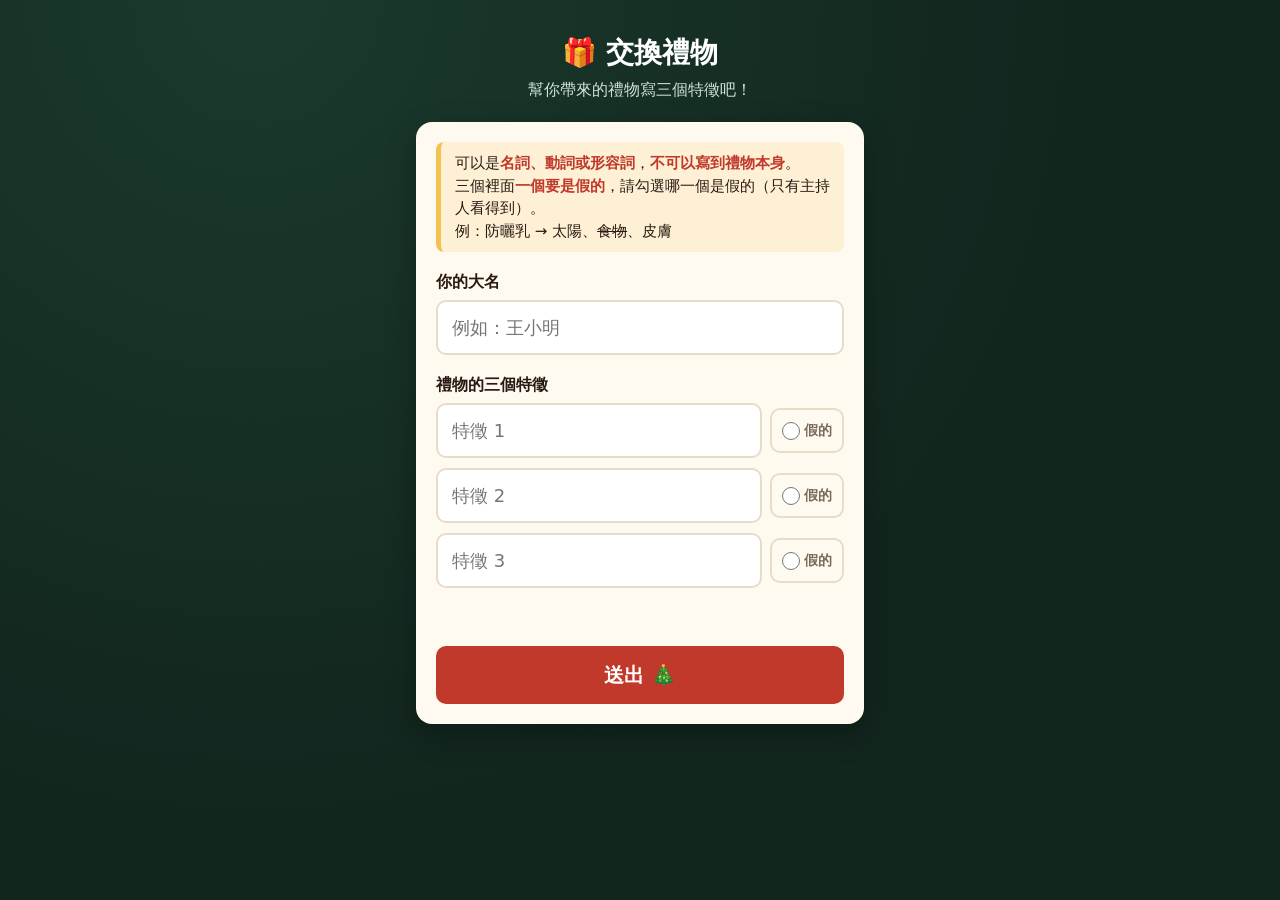
==== index.html @ 5431bac2 "交換禮物網站" ====
<!doctype html>
<html lang="zh-Hant">
<head>
  <meta charset="utf-8">
  <meta name="viewport" content="width=device-width, initial-scale=1">
  <title>交換禮物 — 填寫禮物特徵</title>
  <link rel="stylesheet" href="assets/style.css">
</head>
<body>
  <main class="form-wrap">
    <h1>🎁 交換禮物</h1>
    <p class="sub">幫你帶來的禮物寫三個特徵吧！</p>

    <section class="panel" id="formPanel">
      <div class="rules">
        可以是<b>名詞、動詞或形容詞</b>，<b>不可以寫到禮物本身</b>。<br>
        三個裡面<b>一個要是假的</b>，請勾選哪一個是假的（只有主持人看得到）。<br>
        例：防曬乳 → 太陽、<s>食物</s>、皮膚
      </div>

      <form id="giftForm" autocomplete="off" novalidate>
        <div class="group">
          <label class="field" for="name">你的大名</label>
          <input type="text" id="name" maxlength="30" placeholder="例如：王小明" required>
        </div>

        <div class="group">
          <label class="field">禮物的三個特徵</label>
          <div class="word-row">
            <input type="text" class="word" maxlength="20" placeholder="特徵 1" required>
            <label class="fake-toggle"><input type="radio" name="fake" value="0">假的</label>
          </div>
          <div class="word-row">
            <input type="text" class="word" maxlength="20" placeholder="特徵 2" required>
            <label class="fake-toggle"><input type="radio" name="fake" value="1">假的</label>
          </div>
          <div class="word-row">
            <input type="text" class="word" maxlength="20" placeholder="特徵 3" required>
            <label class="fake-toggle"><input type="radio" name="fake" value="2">假的</label>
          </div>
        </div>

        <p class="error" id="err"></p>
        <button type="submit" class="submit-btn" id="submitBtn">送出 🎄</button>
      </form>
    </section>

    <section class="panel success" id="donePanel" hidden>
      <div class="big">🎉</div>
      <h2>送出成功！</h2>
      <p>你的禮物編號是</p>
      <div class="num" id="doneNum"></div>
      <p>請看大螢幕，等待交換開始吧！</p>
      <button type="button" class="ghost" id="againBtn" style="background:#eee;color:#333;margin-top:12px">我要再填一份</button>
    </section>
  </main>

  <script src="assets/config.js"></script>
  <script src="assets/api.js"></script>
  <script>
    var form = document.getElementById('giftForm');
    var err = document.getElementById('err');
    var btn = document.getElementById('submitBtn');
    var formPanel = document.getElementById('formPanel');
    var donePanel = document.getElementById('donePanel');

    function showDone(id) {
      document.getElementById('doneNum').textContent = '#' + id;
      formPanel.hidden = true;
      donePanel.hidden = false;
    }

    try {
      var saved = localStorage.getItem('gift_submitted_id');
      if (saved) showDone(saved);
    } catch (e) {}

    document.getElementById('againBtn').addEventListener('click', function () {
      if (!confirm('確定要再填一份嗎？（每個人只要填一次喔）')) return;
      try { localStorage.removeItem('gift_submitted_id'); } catch (e) {}
      form.reset();
      donePanel.hidden = true;
      formPanel.hidden = false;
    });

    form.addEventListener('submit', async function (e) {
      e.preventDefault();
      err.textContent = '';
      var name = document.getElementById('name').value.trim();
      var words = Array.prototype.map.call(document.querySelectorAll('.word'), function (i) { return i.value.trim(); });
      var fake = form.querySelector('input[name=fake]:checked');

      if (!name) return (err.textContent = '請填寫你的大名');
      if (words.some(function (w) { return !w; })) return (err.textContent = '請填滿三個特徵');
      if (new Set(words).size < 3) return (err.textContent = '三個特徵不能重複');
      if (!fake) return (err.textContent = '請勾選哪一個是假的');

      btn.disabled = true;
      btn.textContent = '送出中…';
      try {
        var res = await API.post({ action: 'submit', name: name, words: words, fakeIndex: Number(fake.value) });
        try { localStorage.setItem('gift_submitted_id', res.id); } catch (e) {}
        showDone(res.id);
      } catch (ex) {
        err.textContent = ex.message;
      } finally {
        btn.disabled = false;
        btn.textContent = '送出 🎄';
      }
    });
  </script>
</body>
</html>
---- assets/style.css ----
:root {
  --bg: #12261e;
  --bg2: #1b3a2d;
  --card: #fffaf0;
  --ink: #2a1a12;
  --muted: #7a6a5a;
  --red: #c0392b;
  --red-dark: #962d22;
  --gold: #f2c14e;
  --green: #2e7d4f;
  --line: #e6dcc8;
  --radius: 16px;
}

* { box-sizing: border-box; }

html, body { margin: 0; padding: 0; }

body {
  font-family: "Noto Sans TC", "PingFang TC", "Microsoft JhengHei", system-ui, sans-serif;
  background: radial-gradient(circle at 20% 0%, var(--bg2), var(--bg) 60%) fixed;
  color: #fff;
  min-height: 100vh;
  line-height: 1.5;
}

button {
  font: inherit;
  cursor: pointer;
  border: none;
  border-radius: 10px;
  padding: 10px 18px;
  background: var(--red);
  color: #fff;
  font-weight: 700;
  transition: transform .1s, background .2s, opacity .2s;
}
button:hover { background: var(--red-dark); }
button:active { transform: scale(.97); }
button:disabled { opacity: .5; cursor: default; }
button.ghost { background: rgba(255,255,255,.12); color: #fff; }
button.ghost:hover { background: rgba(255,255,255,.22); }
button.gold { background: var(--gold); color: var(--ink); }
button.gold:hover { background: #e0ac2f; }
button.small { padding: 6px 12px; font-size: 14px; }

input[type=text], input[type=password], input[type=number] {
  font: inherit;
  width: 100%;
  padding: 12px 14px;
  border: 2px solid var(--line);
  border-radius: 10px;
  background: #fff;
  color: var(--ink);
  font-size: 18px;
}
input:focus { outline: none; border-color: var(--gold); }

.error { color: #ffb4a8; min-height: 1.5em; font-weight: 700; }
.panel .error { color: var(--red); }

/* ---------- 填寫頁 ---------- */
.form-wrap { max-width: 480px; margin: 0 auto; padding: 24px 16px 48px; }
.form-wrap h1 { text-align: center; font-size: 28px; margin: 8px 0 4px; }
.form-wrap .sub { text-align: center; color: #cfe3d6; margin: 0 0 20px; }

.panel {
  background: var(--card);
  color: var(--ink);
  border-radius: var(--radius);
  padding: 20px;
  box-shadow: 0 10px 30px rgba(0,0,0,.3);
}
.panel label.field { display: block; font-weight: 700; margin: 0 0 6px; }
.panel .group { margin-bottom: 18px; }

.rules {
  background: #fdf0d5;
  border-left: 5px solid var(--gold);
  padding: 10px 14px;
  border-radius: 8px;
  font-size: 15px;
  margin-bottom: 18px;
}
.rules b { color: var(--red); }

.word-row { display: flex; gap: 8px; align-items: center; margin-bottom: 10px; }
.word-row input[type=text] { flex: 1; }
.fake-toggle {
  flex: none;
  display: flex; align-items: center; gap: 4px;
  padding: 10px 10px;
  border: 2px solid var(--line);
  border-radius: 10px;
  font-size: 14px;
  font-weight: 700;
  color: var(--muted);
  cursor: pointer;
  user-select: none;
  white-space: nowrap;
}
.fake-toggle input { accent-color: var(--red); width: 18px; height: 18px; margin: 0; }
.fake-toggle:has(input:checked) { border-color: var(--red); color: var(--red); background: #fdecea; }

.submit-btn { width: 100%; padding: 14px; font-size: 20px; }

.success { text-align: center; padding: 32px 20px; }
.success .big { font-size: 56px; }
.success h2 { margin: 8px 0; }
.success .num { font-size: 40px; font-weight: 900; color: var(--red); }

/* ---------- 大螢幕 ---------- */
.display { padding: 20px 28px 28px; min-height: 100vh; display: flex; flex-direction: column; }
.display header {
  display: flex; align-items: center; gap: 16px; flex-wrap: wrap;
  margin-bottom: 18px;
}
.display header h1 { margin: 0; font-size: clamp(24px, 3vw, 44px); flex: 1; }
.display header .count { color: var(--gold); font-weight: 700; font-size: clamp(16px, 1.6vw, 24px); }
.toolbar { display: flex; gap: 8px; align-items: center; flex-wrap: wrap; }
.toolbar .seg { display: inline-flex; background: rgba(255,255,255,.1); border-radius: 12px; padding: 4px; }
.toolbar .seg button { background: transparent; }
.toolbar .seg button.active { background: var(--gold); color: var(--ink); }
.toolbar label { font-size: 14px; color: #cfe3d6; display: flex; align-items: center; gap: 6px; }
.toolbar input[type=number] { width: 64px; padding: 6px 8px; font-size: 14px; }
body.hide-ui .toolbar { opacity: 0; transition: opacity .3s; }
body.hide-ui .toolbar:hover { opacity: 1; }

.grid {
  flex: 1;
  display: grid;
  grid-template-columns: repeat(auto-fill, minmax(var(--card-min, 280px), 1fr));
  gap: var(--gap, 18px);
  align-content: start;
}

.gift-card {
  background: var(--card);
  color: var(--ink);
  border-radius: var(--radius);
  padding: var(--pad, 18px);
  box-shadow: 0 8px 22px rgba(0,0,0,.35);
  position: relative;
  overflow: hidden;
}
.gift-card.new { animation: pop-in .5s ease-out both; }
.gift-card::before {
  content: ""; position: absolute; left: 0; right: 0; top: 0; height: 8px;
  background: repeating-linear-gradient(45deg, var(--red) 0 12px, #fff 12px 24px);
}
.gift-card .no { font-weight: 900; color: var(--red); font-size: var(--no-size, 20px); margin-top: 4px; }
.gift-card ul { list-style: none; padding: 0; margin: 8px 0 0; }
.gift-card li {
  font-size: var(--word-size, 26px);
  font-weight: 700;
  padding: 2px 0;
  word-break: break-word;
}
.gift-card li::before { content: "✦ "; color: var(--gold); }
.gift-card .owner { margin-top: 8px; font-weight: 700; color: var(--green); font-size: calc(var(--word-size, 26px) * .7); }
.gift-card.revealed { background: #eef7ef; }
.gift-card li.fake { text-decoration: line-through; text-decoration-color: var(--red); text-decoration-thickness: 3px; opacity: .45; }

.empty { text-align: center; margin: auto; color: #cfe3d6; font-size: clamp(20px, 2.4vw, 36px); }

.carousel { flex: 1; display: flex; align-items: center; justify-content: center; flex-direction: column; gap: 20px; }
.carousel .gift-card { width: min(900px, 90vw); padding: 48px 56px; --word-size: clamp(36px, 6vw, 84px); --no-size: clamp(24px, 3vw, 44px); }
.carousel .gift-card.slide { animation: slide-in .6s ease-out both; }
.carousel .progress { color: #cfe3d6; font-size: 20px; }

.qr-box {
  position: fixed; right: 20px; bottom: 20px;
  background: #fff; color: var(--ink);
  padding: 12px; border-radius: 14px;
  text-align: center; font-weight: 700; font-size: 14px;
  box-shadow: 0 8px 24px rgba(0,0,0,.4);
  z-index: 5;
}
.qr-box #qr img, .qr-box #qr canvas { display: block; margin: 0 auto 6px; }
.qr-box.big { right: 50%; bottom: 50%; transform: translate(50%, 50%); padding: 28px; font-size: 24px; }
.qr-box.hidden { display: none; }

.status-dot { position: fixed; left: 10px; bottom: 8px; font-size: 12px; color: rgba(255,255,255,.4); }

/* 公佈動畫 */
.reveal-overlay {
  position: fixed; inset: 0; z-index: 20;
  background: rgba(8, 18, 13, .88);
  display: flex; align-items: center; justify-content: center; flex-direction: column;
  animation: fade-in .4s ease-out both;
  cursor: pointer;
}
.reveal-overlay canvas { position: absolute; inset: 0; pointer-events: none; }
.reveal-card {
  background: var(--card); color: var(--ink);
  border-radius: 24px;
  padding: 40px 60px;
  width: min(900px, 90vw);
  text-align: center;
  box-shadow: 0 0 80px rgba(242, 193, 78, .5);
  animation: flip-in .9s cubic-bezier(.2, .9, .3, 1.2) both;
  position: relative;
}
.reveal-card .no { font-size: clamp(24px, 3vw, 40px); font-weight: 900; color: var(--red); }
.reveal-card ul { list-style: none; padding: 0; margin: 16px 0; display: flex; justify-content: center; gap: 28px; flex-wrap: wrap; }
.reveal-card li { font-size: clamp(32px, 5vw, 72px); font-weight: 900; position: relative; }
.reveal-card li.fake { animation: fake-out 1s ease-in 1.6s both; }
.reveal-card li.fake::after {
  content: "✕"; position: absolute; left: 50%; top: 50%;
  transform: translate(-50%, -50%) scale(0);
  color: var(--red); font-size: 1.6em;
  animation: cross 0.5s ease-out 1.4s both;
}
.reveal-card .fake-label { color: var(--red); font-weight: 700; font-size: clamp(18px, 2vw, 28px); opacity: 0; animation: fade-in .5s ease-out 2.4s both; }
.reveal-card .who { font-size: clamp(32px, 4.5vw, 64px); font-weight: 900; color: var(--green); margin-top: 12px; opacity: 0; animation: zoom-in .7s cubic-bezier(.2, .9, .3, 1.4) 3s both; }
.reveal-card .who b { color: var(--red); }
.reveal-hint { margin-top: 18px; color: #cfe3d6; opacity: 0; animation: fade-in .5s 4s both; }

@keyframes pop-in { from { opacity: 0; transform: translateY(20px) scale(.95); } to { opacity: 1; transform: none; } }
@keyframes slide-in { from { opacity: 0; transform: translateX(60px); } to { opacity: 1; transform: none; } }
@keyframes fade-in { from { opacity: 0; } to { opacity: 1; } }
@keyframes flip-in { from { opacity: 0; transform: perspective(1000px) rotateY(90deg) scale(.6); } to { opacity: 1; transform: none; } }
@keyframes cross { to { transform: translate(-50%, -50%) scale(1); } }
@keyframes fake-out { to { opacity: .35; } }
@keyframes zoom-in { from { opacity: 0; transform: scale(.3); } to { opacity: 1; transform: none; } }

/* ---------- 後台 ---------- */
.admin { max-width: 1100px; margin: 0 auto; padding: 24px 16px 48px; }
.admin h1 { margin: 0 0 16px; }
.admin .top { display: flex; gap: 10px; align-items: center; flex-wrap: wrap; margin-bottom: 16px; }
.admin .top .spacer { flex: 1; }
.admin .meta { color: #cfe3d6; font-size: 14px; }
.login { max-width: 360px; margin: 10vh auto 0; }
.login .row { display: flex; gap: 8px; margin-top: 10px; }

.table-wrap { overflow-x: auto; border-radius: var(--radius); }
table { width: 100%; border-collapse: collapse; background: var(--card); color: var(--ink); min-width: 640px; }
th, td { padding: 10px 12px; border-bottom: 1px solid var(--line); text-align: left; vertical-align: middle; }
th { background: #f3e9d4; font-size: 14px; }
td .w { display: inline-block; padding: 2px 8px; margin: 2px; border-radius: 6px; background: #f1ece2; }
td .w.fake { background: #fdecea; color: var(--red); font-weight: 700; text-decoration: line-through; }
td .tag { font-size: 12px; padding: 2px 8px; border-radius: 99px; background: #dff0e4; color: var(--green); font-weight: 700; }
td.actions { white-space: nowrap; }
td.actions button + button { margin-left: 6px; }

.toast {
  position: fixed; left: 50%; bottom: 24px; transform: translateX(-50%);
  background: #000c; color: #fff; padding: 10px 18px; border-radius: 10px;
  z-index: 50; animation: fade-in .2s;
}

@media (max-width: 600px) {
  .display { padding: 16px; }
  .qr-box { right: 10px; bottom: 10px; }
  .reveal-card { padding: 28px 20px; }
}

@media (prefers-reduced-motion: reduce) {
  *, *::before, *::after { animation-duration: .01s !important; animation-delay: 0s !important; }
}
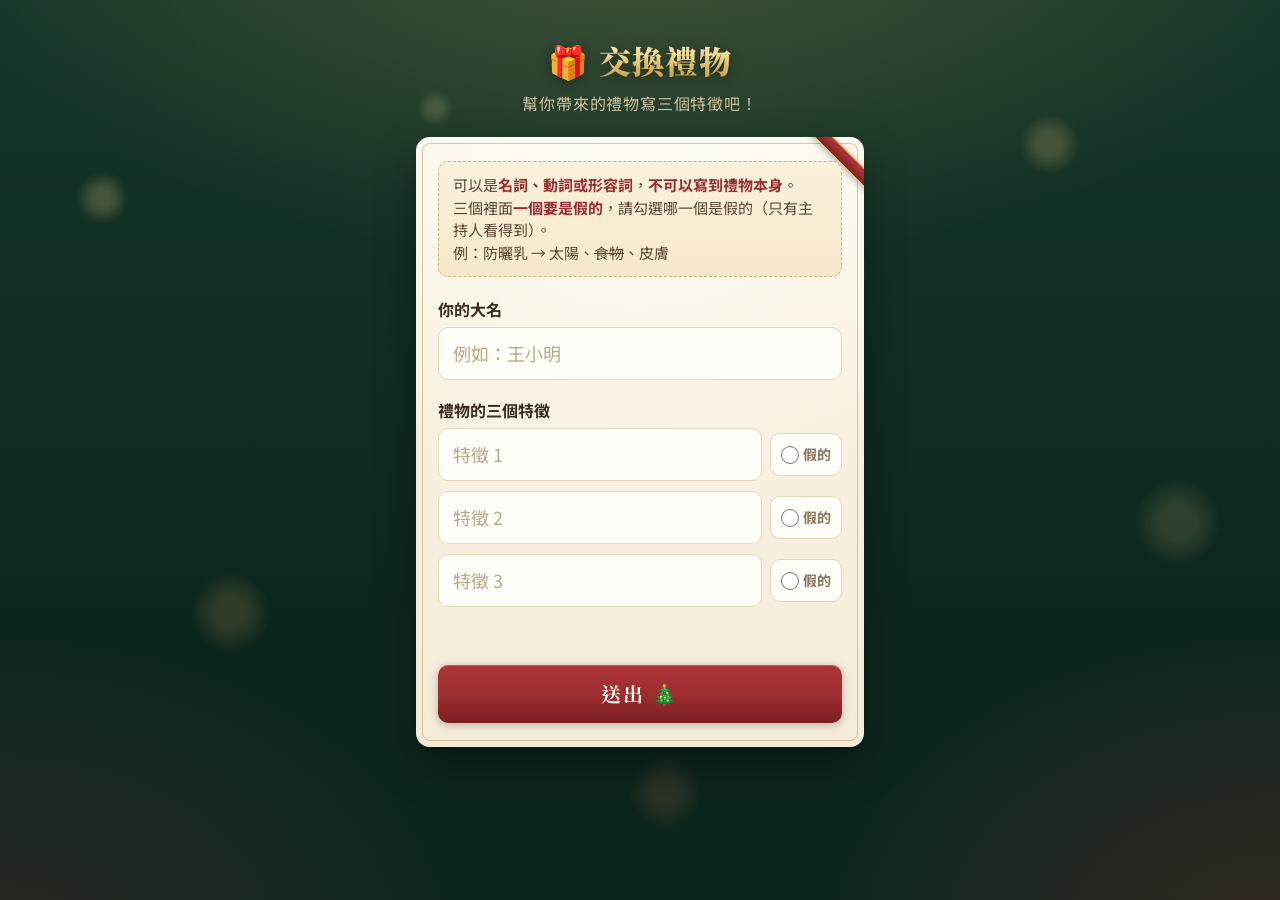
==== commit d89b5dc8: "改為溫馨質感的聖誕風格 - 松綠夜色背景，加上燭光暖金光暈與散景光點 - 大螢幕頂端加入輪流閃爍的聖誕燈串 - 禮物卡片改為米色紙質吊牌：金色內框、角落酒紅緞帶 - 配色改為酒紅、香檳金、米色紙；飄雪" ====
--- a/index.html
+++ b/index.html
@@ -4,11 +4,14 @@
   <meta charset="utf-8">
   <meta name="viewport" content="width=device-width, initial-scale=1">
   <title>交換禮物 — 填寫禮物特徵</title>
-  <link rel="stylesheet" href="assets/style.css">
+  <link rel="preconnect" href="https://fonts.googleapis.com">
+  <link rel="preconnect" href="https://fonts.gstatic.com" crossorigin>
+  <link rel="stylesheet" href="https://fonts.googleapis.com/css2?family=Noto+Sans+TC:wght@400;500;700;900&family=Noto+Serif+TC:wght@700;900&display=swap">
+  <link rel="stylesheet" href="assets/style.css?v=13">
 </head>
 <body>
   <main class="form-wrap">
-    <h1>🎁 交換禮物</h1>
+    <h1><span class="emoji">🎁</span> 交換禮物</h1>
     <p class="sub">幫你帶來的禮物寫三個特徵吧！</p>
 
     <section class="panel" id="formPanel">
@@ -83,6 +86,10 @@
       formPanel.hidden = false;
     });
 
+    // 使用者修改後清掉舊的錯誤訊息
+    form.addEventListener('input', function () { err.textContent = ''; });
+    form.addEventListener('change', function () { err.textContent = ''; });
+
     form.addEventListener('submit', async function (e) {
       e.preventDefault();
       err.textContent = '';
--- a/assets/style.css
+++ b/assets/style.css
@@ -1,88 +1,178 @@
+/* ==========================================================
+   交換禮物 — 溫馨質感聖誕風格
+   松綠夜色 × 燭光暖金 × 酒紅緞帶 × 米色紙質吊牌
+   ========================================================== */
 :root {
-  --bg: #12261e;
-  --bg2: #1b3a2d;
-  --card: #fffaf0;
-  --ink: #2a1a12;
-  --muted: #7a6a5a;
-  --red: #c0392b;
-  --red-dark: #962d22;
-  --gold: #f2c14e;
-  --green: #2e7d4f;
-  --line: #e6dcc8;
-  --radius: 16px;
+  --pine: #0d261d;
+  --pine-2: #143628;
+  --pine-3: #1d4434;
+  --paper: #fbf6ea;
+  --paper-2: #f4ebd8;
+  --paper-line: #e5d7bb;
+  --ink: #3a2a1f;
+  --muted: #8a7660;
+  --berry: #9b2c2f;
+  --berry-dark: #7a1f23;
+  --berry-soft: #f6e3df;
+  --gold: #d9b260;
+  --gold-light: #f1d996;
+  --gold-deep: #b48a3a;
+  --sage: #edf2e6;
+  --leaf: #3d6a4e;
+  --cream-text: #efe4cc;
+  --soft-text: #cdbf9f;
+  --radius: 14px;
+  --serif: "Noto Serif TC", "Songti TC", "PMingLiU", serif;
+  --sans: "Noto Sans TC", "PingFang TC", "Microsoft JhengHei", system-ui, sans-serif;
+
+  /* 舊名稱對照，保持相容 */
+  --card: var(--paper);
+  --red: var(--berry);
+  --red-dark: var(--berry-dark);
+  --green: var(--leaf);
+  --line: var(--paper-line);
 }
 
 * { box-sizing: border-box; }
+[hidden] { display: none !important; }
 
 html, body { margin: 0; padding: 0; }
 
 body {
-  font-family: "Noto Sans TC", "PingFang TC", "Microsoft JhengHei", system-ui, sans-serif;
-  background: radial-gradient(circle at 20% 0%, var(--bg2), var(--bg) 60%) fixed;
-  color: #fff;
+  font-family: var(--sans);
+  color: var(--cream-text);
   min-height: 100vh;
   line-height: 1.5;
-}
-
+  background:
+    radial-gradient(1100px 520px at 50% -8%, rgba(255, 196, 118, .20), transparent 65%),
+    radial-gradient(700px 480px at 100% 105%, rgba(155, 44, 47, .28), transparent 65%),
+    radial-gradient(700px 480px at 0% 105%, rgba(155, 44, 47, .18), transparent 65%),
+    linear-gradient(180deg, var(--pine-2), var(--pine) 70%) fixed;
+  background-attachment: fixed;
+}
+
+/* 散景光點：像遠處的燈火 */
+body::before {
+  content: ""; position: fixed; inset: 0; pointer-events: none; z-index: 0;
+  background:
+    radial-gradient(circle at 8% 22%, rgba(255, 210, 140, .22) 0 10px, transparent 26px),
+    radial-gradient(circle at 18% 68%, rgba(255, 190, 120, .14) 0 16px, transparent 40px),
+    radial-gradient(circle at 34% 12%, rgba(255, 230, 170, .16) 0 6px, transparent 18px),
+    radial-gradient(circle at 52% 88%, rgba(220, 120, 100, .14) 0 14px, transparent 36px),
+    radial-gradient(circle at 66% 30%, rgba(255, 215, 150, .12) 0 8px, transparent 24px),
+    radial-gradient(circle at 82% 16%, rgba(255, 200, 130, .20) 0 12px, transparent 30px),
+    radial-gradient(circle at 92% 58%, rgba(255, 220, 160, .13) 0 18px, transparent 44px),
+    radial-gradient(circle at 44% 48%, rgba(255, 235, 190, .07) 0 22px, transparent 60px);
+  filter: blur(2px);
+}
+main { position: relative; z-index: 1; }
+
+h1, h2 { font-family: var(--serif); font-weight: 900; letter-spacing: .04em; }
+
+/* 金箔字 */
+.gold-text, .display header h1, .form-wrap h1, .admin h1 {
+  background: linear-gradient(180deg, #fbeec0 0%, var(--gold-light) 35%, var(--gold) 65%, var(--gold-deep) 100%);
+  -webkit-background-clip: text; background-clip: text;
+  color: transparent;
+  text-shadow: 0 1px 0 rgba(0, 0, 0, .0);
+  filter: drop-shadow(0 2px 6px rgba(0, 0, 0, .35));
+}
+/* 標題裡的 emoji 保留原色，不被金箔漸層蓋掉 */
+h1 .emoji { color: #fff; -webkit-text-fill-color: initial; font-family: "Apple Color Emoji", "Segoe UI Emoji", "Noto Color Emoji", sans-serif; }
+
+/* ---------- 按鈕與輸入 ---------- */
 button {
   font: inherit;
   cursor: pointer;
   border: none;
   border-radius: 10px;
   padding: 10px 18px;
-  background: var(--red);
-  color: #fff;
+  background: linear-gradient(180deg, #ad3638, var(--berry) 55%, var(--berry-dark));
+  color: #fff7ea;
   font-weight: 700;
-  transition: transform .1s, background .2s, opacity .2s;
-}
-button:hover { background: var(--red-dark); }
+  letter-spacing: .03em;
+  box-shadow: inset 0 1px 0 rgba(255, 255, 255, .18), 0 2px 8px rgba(0, 0, 0, .25);
+  transition: transform .1s, filter .2s, opacity .2s, background .2s;
+}
+button:hover { filter: brightness(1.08); }
 button:active { transform: scale(.97); }
 button:disabled { opacity: .5; cursor: default; }
-button.ghost { background: rgba(255,255,255,.12); color: #fff; }
-button.ghost:hover { background: rgba(255,255,255,.22); }
-button.gold { background: var(--gold); color: var(--ink); }
-button.gold:hover { background: #e0ac2f; }
+button.ghost {
+  background: rgba(255, 245, 225, .08);
+  color: var(--cream-text);
+  box-shadow: inset 0 0 0 1px rgba(217, 178, 96, .35);
+}
+button.ghost:hover { background: rgba(255, 245, 225, .16); filter: none; }
+button.gold {
+  background: linear-gradient(180deg, var(--gold-light), var(--gold) 60%, var(--gold-deep));
+  color: #3a2a12;
+  box-shadow: inset 0 1px 0 rgba(255, 255, 255, .5), 0 2px 8px rgba(0, 0, 0, .25);
+}
 button.small { padding: 6px 12px; font-size: 14px; }
 
 input[type=text], input[type=password], input[type=number] {
   font: inherit;
   width: 100%;
   padding: 12px 14px;
-  border: 2px solid var(--line);
+  border: 1.5px solid var(--paper-line);
   border-radius: 10px;
-  background: #fff;
+  background: #fffdf8;
   color: var(--ink);
   font-size: 18px;
-}
-input:focus { outline: none; border-color: var(--gold); }
-
-.error { color: #ffb4a8; min-height: 1.5em; font-weight: 700; }
-.panel .error { color: var(--red); }
-
-/* ---------- 填寫頁 ---------- */
-.form-wrap { max-width: 480px; margin: 0 auto; padding: 24px 16px 48px; }
-.form-wrap h1 { text-align: center; font-size: 28px; margin: 8px 0 4px; }
-.form-wrap .sub { text-align: center; color: #cfe3d6; margin: 0 0 20px; }
-
-.panel {
-  background: var(--card);
+  transition: border-color .2s, box-shadow .2s;
+}
+input::placeholder { color: #b9a88c; }
+input:focus { outline: none; border-color: var(--gold); box-shadow: 0 0 0 3px rgba(217, 178, 96, .25); }
+
+.error { color: #f3b7a9; min-height: 1.5em; font-weight: 700; }
+.panel .error { color: var(--berry); }
+
+/* ---------- 紙質卡片共用：金色內框 + 角落緞帶 ---------- */
+.panel, .gift-card, .reveal-card {
+  background:
+    radial-gradient(120% 80% at 50% 0%, #fffcf4 0%, transparent 70%),
+    linear-gradient(180deg, var(--paper), var(--paper-2));
   color: var(--ink);
   border-radius: var(--radius);
-  padding: 20px;
-  box-shadow: 0 10px 30px rgba(0,0,0,.3);
-}
-.panel label.field { display: block; font-weight: 700; margin: 0 0 6px; }
+  position: relative;
+  outline: 1px solid rgba(180, 138, 58, .45);
+  outline-offset: -7px;
+}
+
+/* ---------- 填寫頁 ---------- */
+.form-wrap { max-width: 480px; margin: 0 auto; padding: 28px 16px 48px; }
+.form-wrap h1 { text-align: center; font-size: 32px; margin: 8px 0 4px; }
+.form-wrap .sub { text-align: center; color: var(--soft-text); margin: 0 0 22px; letter-spacing: .05em; }
+
+.panel {
+  --sash: 16px;
+  padding: 24px 22px;
+  box-shadow: 0 18px 40px rgba(0, 0, 0, .35), 0 2px 0 rgba(255, 255, 255, .4) inset;
+  overflow: hidden;
+}
+.panel::before, .gift-card::before, .reveal-card::before {
+  content: ""; position: absolute; z-index: 0; pointer-events: none;
+  top: calc(var(--sash, 22px) * .55); right: calc(var(--sash, 22px) * -1.55);
+  width: calc(var(--sash, 22px) * 6.2); height: calc(var(--sash, 22px) * .78);
+  background: linear-gradient(180deg, #b03a3c, var(--berry) 50%, var(--berry-dark));
+  border-top: 1.5px solid var(--gold); border-bottom: 1.5px solid var(--gold);
+  box-shadow: 0 2px 6px rgba(0, 0, 0, .25);
+  transform: rotate(45deg);
+}
+.panel > *, .gift-card > *, .reveal-card > * { position: relative; z-index: 1; }
+.panel label.field { display: block; font-weight: 700; margin: 0 0 6px; color: var(--ink); }
 .panel .group { margin-bottom: 18px; }
 
 .rules {
-  background: #fdf0d5;
-  border-left: 5px solid var(--gold);
-  padding: 10px 14px;
-  border-radius: 8px;
+  background: linear-gradient(180deg, #fbf1dc, #f6e8cb);
+  border: 1px dashed rgba(180, 138, 58, .6);
+  padding: 12px 14px;
+  border-radius: 10px;
   font-size: 15px;
-  margin-bottom: 18px;
-}
-.rules b { color: var(--red); }
+  margin-bottom: 20px;
+  color: #5a4532;
+}
+.rules b { color: var(--berry); }
 
 .word-row { display: flex; gap: 8px; align-items: center; margin-bottom: 10px; }
 .word-row input[type=text] { flex: 1; }
@@ -90,38 +180,75 @@
   flex: none;
   display: flex; align-items: center; gap: 4px;
   padding: 10px 10px;
-  border: 2px solid var(--line);
+  border: 1.5px solid var(--paper-line);
   border-radius: 10px;
+  background: #fffdf8;
   font-size: 14px;
   font-weight: 700;
   color: var(--muted);
   cursor: pointer;
   user-select: none;
   white-space: nowrap;
-}
-.fake-toggle input { accent-color: var(--red); width: 18px; height: 18px; margin: 0; }
-.fake-toggle:has(input:checked) { border-color: var(--red); color: var(--red); background: #fdecea; }
-
-.submit-btn { width: 100%; padding: 14px; font-size: 20px; }
-
-.success { text-align: center; padding: 32px 20px; }
+  transition: all .2s;
+}
+.fake-toggle input { accent-color: var(--berry); width: 18px; height: 18px; margin: 0; }
+.fake-toggle:has(input:checked) { border-color: var(--berry); color: var(--berry); background: var(--berry-soft); }
+
+.submit-btn { width: 100%; padding: 14px; font-size: 20px; font-family: var(--serif); letter-spacing: .1em; }
+
+.success { text-align: center; padding: 34px 20px; }
 .success .big { font-size: 56px; }
-.success h2 { margin: 8px 0; }
-.success .num { font-size: 40px; font-weight: 900; color: var(--red); }
+.success h2 { margin: 8px 0; color: var(--berry); }
+.success .num { font-family: var(--serif); font-size: 44px; font-weight: 900; color: var(--berry); }
 
 /* ---------- 大螢幕 ---------- */
-.display { padding: 20px 28px 28px; min-height: 100vh; display: flex; flex-direction: column; }
+.display { padding: 34px 28px 24px; min-height: 100vh; display: flex; flex-direction: column; }
+
+/* 頂端聖誕燈串：兩組燈泡輪流微微閃爍 */
+.display::before, .display::after {
+  content: ""; position: fixed; left: 0; right: 0; top: 0; height: 26px; z-index: 3; pointer-events: none;
+  background-repeat: repeat-x;
+}
+.display::before {
+  background-image:
+    radial-gradient(ellipse 5px 7px at 20px 15px, #ffe3a0 0 60%, transparent 100%),
+    radial-gradient(ellipse 5px 7px at 76px 11px, #ff8a7a 0 60%, transparent 100%);
+  background-size: 112px 26px;
+  filter: drop-shadow(0 0 5px rgba(255, 210, 130, .9));
+  animation: twinkle 3.2s ease-in-out infinite;
+}
+.display::after {
+  background-image:
+    radial-gradient(ellipse 5px 7px at 48px 17px, #fff3cf 0 60%, transparent 100%),
+    radial-gradient(ellipse 5px 7px at 104px 13px, #9fe0b0 0 60%, transparent 100%),
+    /* 電線 */
+    radial-gradient(ellipse 30px 14px at 28px -2px, transparent 12px, rgba(40, 28, 18, .9) 13px, transparent 14.5px);
+  background-size: 112px 26px, 112px 26px, 56px 26px;
+  filter: drop-shadow(0 0 5px rgba(255, 230, 170, .8));
+  animation: twinkle 3.2s ease-in-out 1.6s infinite;
+}
+@keyframes twinkle { 0%, 100% { opacity: 1; } 50% { opacity: .45; } }
+
 .display header {
   display: flex; align-items: center; gap: 16px; flex-wrap: wrap;
   margin-bottom: 18px;
 }
-.display header h1 { margin: 0; font-size: clamp(24px, 3vw, 44px); flex: 1; }
-.display header .count { color: var(--gold); font-weight: 700; font-size: clamp(16px, 1.6vw, 24px); }
+.display header h1 { margin: 0; font-size: clamp(26px, 3.2vw, 48px); flex: 1; }
+.display header .count {
+  font-family: var(--serif); color: var(--gold-light); font-weight: 700;
+  font-size: clamp(16px, 1.6vw, 24px); letter-spacing: .05em;
+}
 .toolbar { display: flex; gap: 8px; align-items: center; flex-wrap: wrap; }
-.toolbar .seg { display: inline-flex; background: rgba(255,255,255,.1); border-radius: 12px; padding: 4px; }
-.toolbar .seg button { background: transparent; }
-.toolbar .seg button.active { background: var(--gold); color: var(--ink); }
-.toolbar label { font-size: 14px; color: #cfe3d6; display: flex; align-items: center; gap: 6px; }
+.toolbar .seg {
+  display: inline-flex; padding: 4px; border-radius: 12px;
+  background: rgba(255, 245, 225, .07); box-shadow: inset 0 0 0 1px rgba(217, 178, 96, .25);
+}
+.toolbar .seg button { background: transparent; box-shadow: none; color: var(--cream-text); }
+.toolbar .seg button.active {
+  background: linear-gradient(180deg, var(--gold-light), var(--gold) 60%, var(--gold-deep));
+  color: #3a2a12; box-shadow: 0 1px 4px rgba(0, 0, 0, .3);
+}
+.toolbar label { font-size: 14px; color: var(--soft-text); display: flex; align-items: center; gap: 6px; }
 .toolbar input[type=number] { width: 64px; padding: 6px 8px; font-size: 14px; }
 body.hide-ui .toolbar { opacity: 0; transition: opacity .3s; }
 body.hide-ui .toolbar:hover { opacity: 1; }
@@ -134,90 +261,197 @@
   align-content: start;
 }
 
+/* 禮物吊牌 */
 .gift-card {
-  background: var(--card);
-  color: var(--ink);
-  border-radius: var(--radius);
+  --sash: calc(var(--pad, 18px) * 1.05);
   padding: var(--pad, 18px);
-  box-shadow: 0 8px 22px rgba(0,0,0,.35);
-  position: relative;
+  padding-right: calc(var(--pad, 18px) * 1.6);
+  box-shadow: 0 10px 26px rgba(0, 0, 0, .38), 0 1px 0 rgba(255, 255, 255, .5) inset;
   overflow: hidden;
+  display: flex; flex-direction: column; justify-content: center;
 }
 .gift-card.new { animation: pop-in .5s ease-out both; }
-.gift-card::before {
-  content: ""; position: absolute; left: 0; right: 0; top: 0; height: 8px;
-  background: repeating-linear-gradient(45deg, var(--red) 0 12px, #fff 12px 24px);
-}
-.gift-card .no { font-weight: 900; color: var(--red); font-size: var(--no-size, 20px); margin-top: 4px; }
-.gift-card ul { list-style: none; padding: 0; margin: 8px 0 0; }
+.gift-card .no {
+  font-family: var(--serif); font-weight: 900; color: var(--berry);
+  font-size: var(--no-size, 20px); letter-spacing: .06em; margin-top: 2px;
+}
+.gift-card ul { list-style: none; padding: 0; margin: 6px 0 0; }
 .gift-card li {
   font-size: var(--word-size, 26px);
   font-weight: 700;
+  color: var(--ink);
   padding: 2px 0;
   word-break: break-word;
-}
-.gift-card li::before { content: "✦ "; color: var(--gold); }
-.gift-card .owner { margin-top: 8px; font-weight: 700; color: var(--green); font-size: calc(var(--word-size, 26px) * .7); }
-.gift-card.revealed { background: #eef7ef; }
-.gift-card li.fake { text-decoration: line-through; text-decoration-color: var(--red); text-decoration-thickness: 3px; opacity: .45; }
-
-.empty { text-align: center; margin: auto; color: #cfe3d6; font-size: clamp(20px, 2.4vw, 36px); }
-
-.carousel { flex: 1; display: flex; align-items: center; justify-content: center; flex-direction: column; gap: 20px; }
-.carousel .gift-card { width: min(900px, 90vw); padding: 48px 56px; --word-size: clamp(36px, 6vw, 84px); --no-size: clamp(24px, 3vw, 44px); }
-.carousel .gift-card.slide { animation: slide-in .6s ease-out both; }
-.carousel .progress { color: #cfe3d6; font-size: 20px; }
-
+  text-wrap: balance;
+}
+.gift-card li::before { content: "✦ "; color: var(--gold); font-size: .8em; }
+.gift-card .owner {
+  margin-top: 8px; font-family: var(--serif); font-weight: 700; color: var(--leaf);
+  font-size: calc(var(--word-size, 26px) * .72);
+}
+.gift-card.revealed {
+  background:
+    radial-gradient(120% 80% at 50% 0%, #fbfdf6 0%, transparent 70%),
+    linear-gradient(180deg, var(--sage), #e2ead8);
+  outline-color: rgba(61, 106, 78, .45);
+}
+.gift-card li.fake {
+  text-decoration: line-through; text-decoration-color: var(--berry);
+  text-decoration-thickness: 3px; opacity: .45;
+}
+
+.empty {
+  text-align: center; margin: auto; color: var(--soft-text);
+  font-family: var(--serif); font-size: clamp(20px, 2.4vw, 36px); letter-spacing: .06em;
+}
+.grid .empty { grid-column: 1 / -1; margin-top: 22vh; }
+
+/* 動態展示：跑馬燈禮物牆 */
+.carousel { flex: 1; position: relative; overflow: hidden; margin: 0 -28px -24px; min-height: 300px; }
+.carousel .snow { position: absolute; inset: 0; pointer-events: none; z-index: 0; }
+.marquee {
+  position: absolute; inset: 0 0 24px; z-index: 1;
+  display: flex; flex-direction: column; justify-content: center; gap: var(--mq-gap, 18px);
+  transition: opacity .7s, transform .7s;
+}
+.carousel.spotting .marquee { opacity: .28; transform: scale(.97); }
+.mq-row { width: 100%; }
+.mq-track { display: flex; width: max-content; animation: mq-scroll linear infinite; will-change: transform; }
+.mq-track .gift-card { flex: none; width: var(--mq-w); height: var(--mq-h); margin-right: var(--mq-gap, 18px); }
+.marquee .empty { margin: auto; }
+@keyframes mq-scroll { from { transform: translateX(0); } to { transform: translateX(var(--mq-shift, -50%)); } }
+
+/* 新禮物飛入 */
+.gift-card.landing { opacity: 0; }
+.mq-track .gift-card.opening { animation: slot-open .9s ease-in-out 1.1s both; }
+@keyframes slot-open {
+  from { width: 0; margin-right: 0; padding-left: 0; padding-right: 0; }
+  to   { width: var(--mq-w); margin-right: var(--mq-gap, 18px); padding-left: var(--pad, 18px); padding-right: calc(var(--pad, 18px) * 1.6); }
+}
+.gift-card.flyer {
+  position: fixed; margin: 0; z-index: 15; pointer-events: none;
+  transform-origin: center;
+  box-shadow: 0 0 0 4px var(--gold), 0 0 60px rgba(241, 217, 150, .6), 0 30px 80px rgba(0, 0, 0, .6);
+}
+.grid .gift-card { transition: opacity .5s; }
+body.flying .grid .gift-card, body.flying .marquee { opacity: .3; }
+.grid .gift-card.landed {
+  animation: landed .6s cubic-bezier(.2, .9, .3, 1.6);
+  box-shadow: 0 0 0 3px var(--gold), 0 0 26px rgba(241, 217, 150, .45), 0 10px 26px rgba(0, 0, 0, .38);
+}
+@keyframes landed { from { transform: scale(1.12); } to { transform: none; } }
+
+/* 焦點卡片 */
+.spot {
+  position: absolute; inset: 0; z-index: 2;
+  display: flex; flex-direction: column; align-items: center; justify-content: center; gap: 16px;
+  pointer-events: none; opacity: 0;
+}
+.spot.show { opacity: 1; }
+.spot.hide { opacity: 0; transition: opacity .5s; }
+.spot .gift-card {
+  width: min(1000px, 84vw); max-height: calc(100% - 110px);
+  padding: clamp(24px, 5vh, 56px) clamp(28px, 4vw, 64px);
+  --sash: clamp(26px, 3vw, 44px);
+  --word-size: clamp(30px, min(5.5vw, 8.5vh), 92px); --no-size: clamp(22px, min(2.8vw, 4.2vh), 46px);
+  outline-offset: -12px;
+  box-shadow: 0 0 0 3px var(--gold), 0 0 70px rgba(241, 217, 150, .35), 0 30px 80px rgba(0, 0, 0, .6);
+}
+.spot.show .gift-card { animation: spot-in .9s cubic-bezier(.2, .9, .3, 1.25) both; }
+.spot.show .gift-card li { animation: word-in .5s ease-out both; }
+.spot.show .gift-card li:nth-child(1) { animation-delay: .45s; }
+.spot.show .gift-card li:nth-child(2) { animation-delay: .6s; }
+.spot.show .gift-card li:nth-child(3) { animation-delay: .75s; }
+@media (min-width: 900px) {
+  body.qr-small .spot .gift-card { width: min(1000px, calc(100vw - 480px)); }
+}
+/* 禮物牆上的新禮物：發光 90 秒並標示 NEW（與 display.html 的 FRESH_SEC 一致） */
+.mq-track .gift-card.fresh { animation: fresh-pulse 1.5s ease-in-out var(--fresh-delay, 0s) 60 alternate; }
+.mq-track .gift-card.fresh::after {
+  content: "NEW"; position: absolute; z-index: 2;
+  bottom: calc(var(--pad, 16px) * .7); right: calc(var(--pad, 16px) * .7);
+  background: linear-gradient(180deg, #b03a3c, var(--berry-dark));
+  color: var(--gold-light); font-family: var(--serif); font-weight: 900;
+  font-size: calc(var(--no-size, 18px) * .75);
+  padding: 2px 12px; border-radius: 99px; letter-spacing: .12em;
+  box-shadow: 0 0 0 1.5px var(--gold), 0 3px 8px rgba(0, 0, 0, .3);
+  animation: fresh-badge 90s linear var(--fresh-delay, 0s) forwards;
+}
+@keyframes fresh-pulse {
+  from { box-shadow: 0 0 0 3px var(--gold), 0 0 34px rgba(241, 217, 150, .8); }
+  to   { box-shadow: 0 0 0 3px var(--gold), 0 0 10px rgba(241, 217, 150, .25); }
+}
+@keyframes fresh-badge { 0%, 98% { opacity: 1; } 100% { opacity: 0; } }
+.spot-meta {
+  display: flex; align-items: center; gap: 14px; color: var(--soft-text);
+  font-family: var(--serif); font-size: clamp(16px, 1.4vw, 22px); font-weight: 700;
+}
+.spot-bar { width: 220px; height: 4px; border-radius: 2px; background: rgba(255, 245, 225, .15); overflow: hidden; }
+.spot-bar i { display: block; height: 100%; background: linear-gradient(90deg, var(--gold-deep), var(--gold-light)); transform-origin: left; animation: bar-fill linear both; }
+
+@keyframes spot-in { from { opacity: 0; transform: translateY(60px) scale(.4) rotate(-6deg); } to { opacity: 1; transform: none; } }
+@keyframes word-in { from { opacity: 0; transform: translateX(-24px); } to { opacity: 1; transform: none; } }
+@keyframes bar-fill { from { transform: scaleX(0); } to { transform: scaleX(1); } }
+
+/* QR code：像一張掛著的卡片 */
 .qr-box {
   position: fixed; right: 20px; bottom: 20px;
-  background: #fff; color: var(--ink);
-  padding: 12px; border-radius: 14px;
-  text-align: center; font-weight: 700; font-size: 14px;
-  box-shadow: 0 8px 24px rgba(0,0,0,.4);
-  z-index: 5;
-}
-.qr-box #qr img, .qr-box #qr canvas { display: block; margin: 0 auto 6px; }
-.qr-box.big { right: 50%; bottom: 50%; transform: translate(50%, 50%); padding: 28px; font-size: 24px; }
+  background: linear-gradient(180deg, var(--paper), var(--paper-2));
+  color: var(--berry);
+  padding: 14px 14px 10px; border-radius: 14px;
+  text-align: center; font-family: var(--serif); font-weight: 900; font-size: 14px; letter-spacing: .08em;
+  outline: 1px solid rgba(180, 138, 58, .5); outline-offset: -6px;
+  box-shadow: 0 0 0 2px rgba(217, 178, 96, .5), 0 12px 30px rgba(0, 0, 0, .45);
+  z-index: 5; cursor: pointer;
+}
+.qr-box #qr { background: #fff; padding: 6px; border-radius: 6px; margin-bottom: 8px; }
+.qr-box #qr img, .qr-box #qr canvas { display: block; margin: 0 auto; }
+.qr-box.big { right: 50%; bottom: 50%; transform: translate(50%, 50%); padding: 30px 30px 22px; font-size: 26px; outline-offset: -10px; }
 .qr-box.hidden { display: none; }
 
-.status-dot { position: fixed; left: 10px; bottom: 8px; font-size: 12px; color: rgba(255,255,255,.4); }
+.status-dot { position: fixed; left: 10px; bottom: 8px; font-size: 12px; color: rgba(239, 228, 204, .35); z-index: 1; }
 
 /* 公佈動畫 */
 .reveal-overlay {
   position: fixed; inset: 0; z-index: 20;
-  background: rgba(8, 18, 13, .88);
+  background:
+    radial-gradient(900px 600px at 50% 45%, rgba(255, 196, 118, .16), transparent 70%),
+    rgba(7, 18, 13, .9);
   display: flex; align-items: center; justify-content: center; flex-direction: column;
   animation: fade-in .4s ease-out both;
   cursor: pointer;
 }
 .reveal-overlay canvas { position: absolute; inset: 0; pointer-events: none; }
 .reveal-card {
-  background: var(--card); color: var(--ink);
-  border-radius: 24px;
-  padding: 40px 60px;
+  --sash: clamp(28px, 3vw, 46px);
+  border-radius: 22px;
+  padding: 44px 64px;
   width: min(900px, 90vw);
   text-align: center;
-  box-shadow: 0 0 80px rgba(242, 193, 78, .5);
+  outline-offset: -12px;
+  box-shadow: 0 0 0 3px var(--gold), 0 0 90px rgba(241, 217, 150, .35), 0 30px 80px rgba(0, 0, 0, .55);
   animation: flip-in .9s cubic-bezier(.2, .9, .3, 1.2) both;
-  position: relative;
-}
-.reveal-card .no { font-size: clamp(24px, 3vw, 40px); font-weight: 900; color: var(--red); }
-.reveal-card ul { list-style: none; padding: 0; margin: 16px 0; display: flex; justify-content: center; gap: 28px; flex-wrap: wrap; }
-.reveal-card li { font-size: clamp(32px, 5vw, 72px); font-weight: 900; position: relative; }
+  overflow: hidden;
+}
+.reveal-card .no { font-family: var(--serif); font-size: clamp(24px, 3vw, 40px); font-weight: 900; color: var(--berry); letter-spacing: .08em; }
+.reveal-card ul { list-style: none; padding: 0; margin: 16px 0; display: flex; flex-direction: column; align-items: center; gap: 4px; }
+.reveal-card li { font-size: clamp(30px, min(5vw, 8vh), 72px); font-weight: 900; position: relative; line-height: 1.3; text-wrap: balance; color: var(--ink); }
 .reveal-card li.fake { animation: fake-out 1s ease-in 1.6s both; }
 .reveal-card li.fake::after {
   content: "✕"; position: absolute; left: 50%; top: 50%;
   transform: translate(-50%, -50%) scale(0);
-  color: var(--red); font-size: 1.6em;
+  color: var(--berry); font-size: 1.6em;
   animation: cross 0.5s ease-out 1.4s both;
 }
-.reveal-card .fake-label { color: var(--red); font-weight: 700; font-size: clamp(18px, 2vw, 28px); opacity: 0; animation: fade-in .5s ease-out 2.4s both; }
-.reveal-card .who { font-size: clamp(32px, 4.5vw, 64px); font-weight: 900; color: var(--green); margin-top: 12px; opacity: 0; animation: zoom-in .7s cubic-bezier(.2, .9, .3, 1.4) 3s both; }
-.reveal-card .who b { color: var(--red); }
-.reveal-hint { margin-top: 18px; color: #cfe3d6; opacity: 0; animation: fade-in .5s 4s both; }
+.reveal-card .fake-label { color: var(--berry); font-weight: 700; font-size: clamp(18px, 2vw, 28px); opacity: 0; animation: fade-in .5s ease-out 2.4s both; }
+.reveal-card .who {
+  font-family: var(--serif); font-size: clamp(32px, 4.5vw, 64px); font-weight: 900; color: var(--leaf);
+  margin-top: 12px; opacity: 0; animation: zoom-in .7s cubic-bezier(.2, .9, .3, 1.4) 3s both;
+}
+.reveal-card .who b { color: var(--berry); }
+.reveal-hint { margin-top: 18px; color: var(--soft-text); opacity: 0; animation: fade-in .5s 4s both; letter-spacing: .1em; }
 
 @keyframes pop-in { from { opacity: 0; transform: translateY(20px) scale(.95); } to { opacity: 1; transform: none; } }
-@keyframes slide-in { from { opacity: 0; transform: translateX(60px); } to { opacity: 1; transform: none; } }
 @keyframes fade-in { from { opacity: 0; } to { opacity: 1; } }
 @keyframes flip-in { from { opacity: 0; transform: perspective(1000px) rotateY(90deg) scale(.6); } to { opacity: 1; transform: none; } }
 @keyframes cross { to { transform: translate(-50%, -50%) scale(1); } }
@@ -225,36 +459,69 @@
 @keyframes zoom-in { from { opacity: 0; transform: scale(.3); } to { opacity: 1; transform: none; } }
 
 /* ---------- 後台 ---------- */
-.admin { max-width: 1100px; margin: 0 auto; padding: 24px 16px 48px; }
-.admin h1 { margin: 0 0 16px; }
+.admin { max-width: 1100px; margin: 0 auto; padding: 28px 16px 48px; }
+.admin h1 { margin: 0 0 18px; font-size: 32px; }
 .admin .top { display: flex; gap: 10px; align-items: center; flex-wrap: wrap; margin-bottom: 16px; }
 .admin .top .spacer { flex: 1; }
-.admin .meta { color: #cfe3d6; font-size: 14px; }
-.login { max-width: 360px; margin: 10vh auto 0; }
+.admin .meta { color: var(--soft-text); font-size: 14px; }
+.login { max-width: 380px; margin: 12vh auto 0; }
+.login h2 { color: var(--berry); }
 .login .row { display: flex; gap: 8px; margin-top: 10px; }
 
-.table-wrap { overflow-x: auto; border-radius: var(--radius); }
-table { width: 100%; border-collapse: collapse; background: var(--card); color: var(--ink); min-width: 640px; }
-th, td { padding: 10px 12px; border-bottom: 1px solid var(--line); text-align: left; vertical-align: middle; }
-th { background: #f3e9d4; font-size: 14px; }
-td .w { display: inline-block; padding: 2px 8px; margin: 2px; border-radius: 6px; background: #f1ece2; }
-td .w.fake { background: #fdecea; color: var(--red); font-weight: 700; text-decoration: line-through; }
-td .tag { font-size: 12px; padding: 2px 8px; border-radius: 99px; background: #dff0e4; color: var(--green); font-weight: 700; }
+.table-wrap {
+  overflow-x: auto; border-radius: var(--radius);
+  box-shadow: 0 18px 40px rgba(0, 0, 0, .35);
+  outline: 1px solid rgba(217, 178, 96, .35);
+}
+table { width: 100%; border-collapse: collapse; background: linear-gradient(180deg, var(--paper), var(--paper-2)); color: var(--ink); min-width: 640px; }
+th, td { padding: 11px 14px; border-bottom: 1px solid var(--paper-line); text-align: left; vertical-align: middle; }
+th { background: #efe2c6; font-size: 14px; font-family: var(--serif); color: #5a4532; letter-spacing: .05em; }
+tbody tr:hover { background: rgba(217, 178, 96, .08); }
+td .w { display: inline-block; padding: 2px 9px; margin: 2px; border-radius: 6px; background: #f1e8d6; }
+td .w.fake { background: var(--berry-soft); color: var(--berry); font-weight: 700; text-decoration: line-through; }
+td .tag { font-size: 12px; padding: 2px 9px; border-radius: 99px; background: #dde9d6; color: var(--leaf); font-weight: 700; }
 td.actions { white-space: nowrap; }
 td.actions button + button { margin-left: 6px; }
 
+/* 手機：表格改成卡片，按鈕放大好按 */
+@media (max-width: 640px) {
+  .admin .top { gap: 8px; }
+  table { min-width: 0; }
+  thead { display: none; }
+  table, tbody { display: block; }
+  tbody tr {
+    display: grid;
+    grid-template-columns: auto 1fr auto;
+    grid-template-areas: "no name status" "words words words" "act act act";
+    gap: 6px 10px; align-items: center;
+    padding: 12px 14px; border-bottom: 1px solid var(--paper-line);
+  }
+  tbody td { display: block; padding: 0; border: 0; }
+  tbody td[colspan] { grid-column: 1 / -1; }
+  tbody td:nth-child(1) { grid-area: no; font-size: 18px; font-family: var(--serif); color: var(--berry); }
+  tbody td:nth-child(2) { grid-area: name; font-weight: 700; font-size: 17px; }
+  tbody td:nth-child(3) { grid-area: words; }
+  tbody td:nth-child(4) { grid-area: status; }
+  tbody td.actions { grid-area: act; display: flex; gap: 8px; }
+  td.actions button { flex: 1; padding: 10px; font-size: 16px; }
+  td.actions button[data-act=reveal] { flex: 2; }
+  td.actions button + button { margin-left: 0; }
+}
+
 .toast {
   position: fixed; left: 50%; bottom: 24px; transform: translateX(-50%);
-  background: #000c; color: #fff; padding: 10px 18px; border-radius: 10px;
+  background: rgba(30, 22, 14, .92); color: var(--gold-light); padding: 10px 18px; border-radius: 10px;
+  box-shadow: 0 0 0 1px rgba(217, 178, 96, .4), 0 8px 24px rgba(0, 0, 0, .4);
   z-index: 50; animation: fade-in .2s;
 }
 
 @media (max-width: 600px) {
-  .display { padding: 16px; }
+  .display { padding: 30px 16px 16px; }
   .qr-box { right: 10px; bottom: 10px; }
-  .reveal-card { padding: 28px 20px; }
+  .reveal-card { padding: 30px 22px; }
 }
 
 @media (prefers-reduced-motion: reduce) {
   *, *::before, *::after { animation-duration: .01s !important; animation-delay: 0s !important; }
-}
+  .mq-track { animation: none !important; }
+}
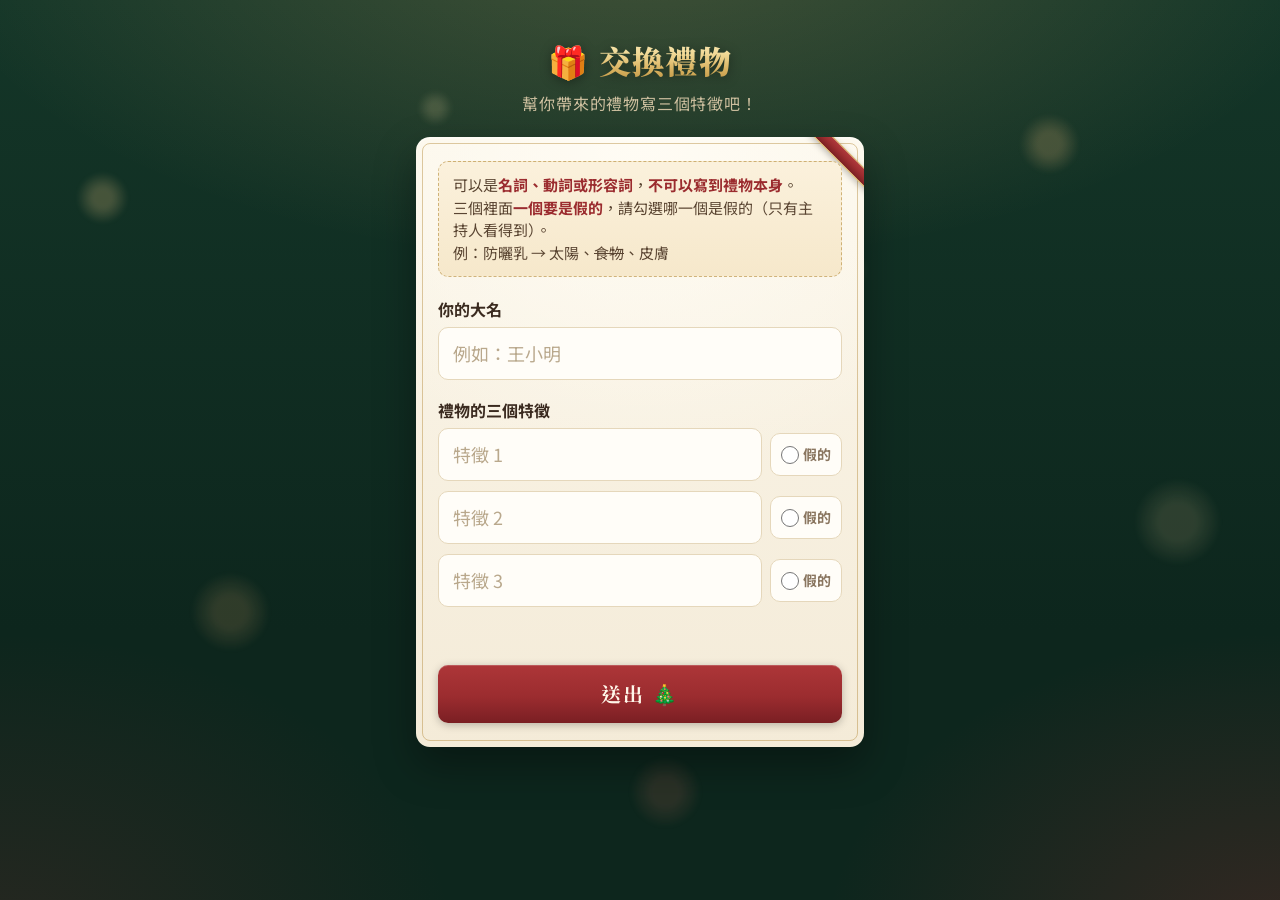
==== commit 507988b3: "模式切換加入卡片滑行動畫 - 全部顯示 ⇄ 動態展示切換時，每張卡片從舊位置滑行、縮放到新位置，依序錯開形成波浪 - 格狀 → 跑馬燈：一張分身到畫面上的多個位置；目標在畫面外的往外滑出 - 跑馬燈 " ====
--- a/index.html
+++ b/index.html
@@ -7,7 +7,7 @@
   <link rel="preconnect" href="https://fonts.googleapis.com">
   <link rel="preconnect" href="https://fonts.gstatic.com" crossorigin>
   <link rel="stylesheet" href="https://fonts.googleapis.com/css2?family=Noto+Sans+TC:wght@400;500;700;900&family=Noto+Serif+TC:wght@700;900&display=swap">
-  <link rel="stylesheet" href="assets/style.css?v=13">
+  <link rel="stylesheet" href="assets/style.css?v=18">
 </head>
 <body>
   <main class="form-wrap">
--- a/assets/style.css
+++ b/assets/style.css
@@ -250,6 +250,11 @@
 }
 .toolbar label { font-size: 14px; color: var(--soft-text); display: flex; align-items: center; gap: 6px; }
 .toolbar input[type=number] { width: 64px; padding: 6px 8px; font-size: 14px; }
+.toolbar input[type=range] { width: 110px; accent-color: var(--gold); cursor: pointer; margin: 0; }
+.speed-ctl b {
+  min-width: 1.6em; text-align: center; color: var(--gold-light);
+  font-family: var(--serif); font-size: 16px;
+}
 body.hide-ui .toolbar { opacity: 0; transition: opacity .3s; }
 body.hide-ui .toolbar:hover { opacity: 1; }
 
@@ -322,7 +327,16 @@
 @keyframes mq-scroll { from { transform: translateX(0); } to { transform: translateX(var(--mq-shift, -50%)); } }
 
 /* 新禮物飛入 */
-.gift-card.landing { opacity: 0; }
+/* 模式切換動畫：新版面先隱藏，由分身卡片滑行到位 */
+.morph-hide { opacity: 0 !important; transition: none !important; }   /* 立刻隱藏，不要淡出 */
+.gift-card.morph {
+  position: fixed; margin: 0; z-index: 12; pointer-events: none;
+  transform-origin: 0 0; will-change: transform;
+}
+.gift-card.morph.fresh, .gift-card.morph.fresh::after { animation: none; }
+
+/* 等待飛入的卡片一律隱藏；要壓過下面 body.flying 的調暗規則 */
+.gift-card.landing, body.flying .grid .gift-card.landing { opacity: 0; }
 .mq-track .gift-card.opening { animation: slot-open .9s ease-in-out 1.1s both; }
 @keyframes slot-open {
   from { width: 0; margin-right: 0; padding-left: 0; padding-right: 0; }
@@ -464,6 +478,27 @@
 .admin .top { display: flex; gap: 10px; align-items: center; flex-wrap: wrap; margin-bottom: 16px; }
 .admin .top .spacer { flex: 1; }
 .admin .meta { color: var(--soft-text); font-size: 14px; }
+/* 大螢幕顯示設定 */
+.settings { margin-bottom: 18px; padding: 18px 22px 14px; }
+.settings h2 { margin: 0 0 12px; font-size: 20px; color: var(--berry); }
+.setting-row { display: flex; align-items: center; gap: 10px; flex-wrap: wrap; margin-bottom: 12px; transition: opacity .3s; }
+.setting-row.dim { opacity: .45; }
+.setting-label { font-weight: 700; min-width: 3em; color: var(--ink); }
+.settings .seg {
+  display: inline-flex; padding: 4px; border-radius: 12px;
+  background: #efe2c6; box-shadow: inset 0 0 0 1px rgba(180, 138, 58, .3);
+}
+.settings .seg button { background: transparent; box-shadow: none; color: #5a4532; padding: 8px 16px; font-size: 15px; }
+.settings .seg button.active {
+  background: linear-gradient(180deg, var(--gold-light), var(--gold) 60%, var(--gold-deep));
+  color: #3a2a12; box-shadow: 0 1px 4px rgba(0, 0, 0, .2);
+}
+.settings input[type=range] { flex: 1; min-width: 120px; max-width: 320px; accent-color: var(--berry); cursor: pointer; }
+.settings .speed-hint { font-size: 13px; color: var(--muted); }
+.settings #speedVal { font-family: var(--serif); font-size: 20px; color: var(--berry); min-width: 1.5em; text-align: center; }
+.setting-msg { margin: 0; font-size: 13px; color: var(--muted); min-height: 1.5em; }
+.setting-msg.error { color: var(--berry); font-weight: 700; }
+
 .login { max-width: 380px; margin: 12vh auto 0; }
 .login h2 { color: var(--berry); }
 .login .row { display: flex; gap: 8px; margin-top: 10px; }
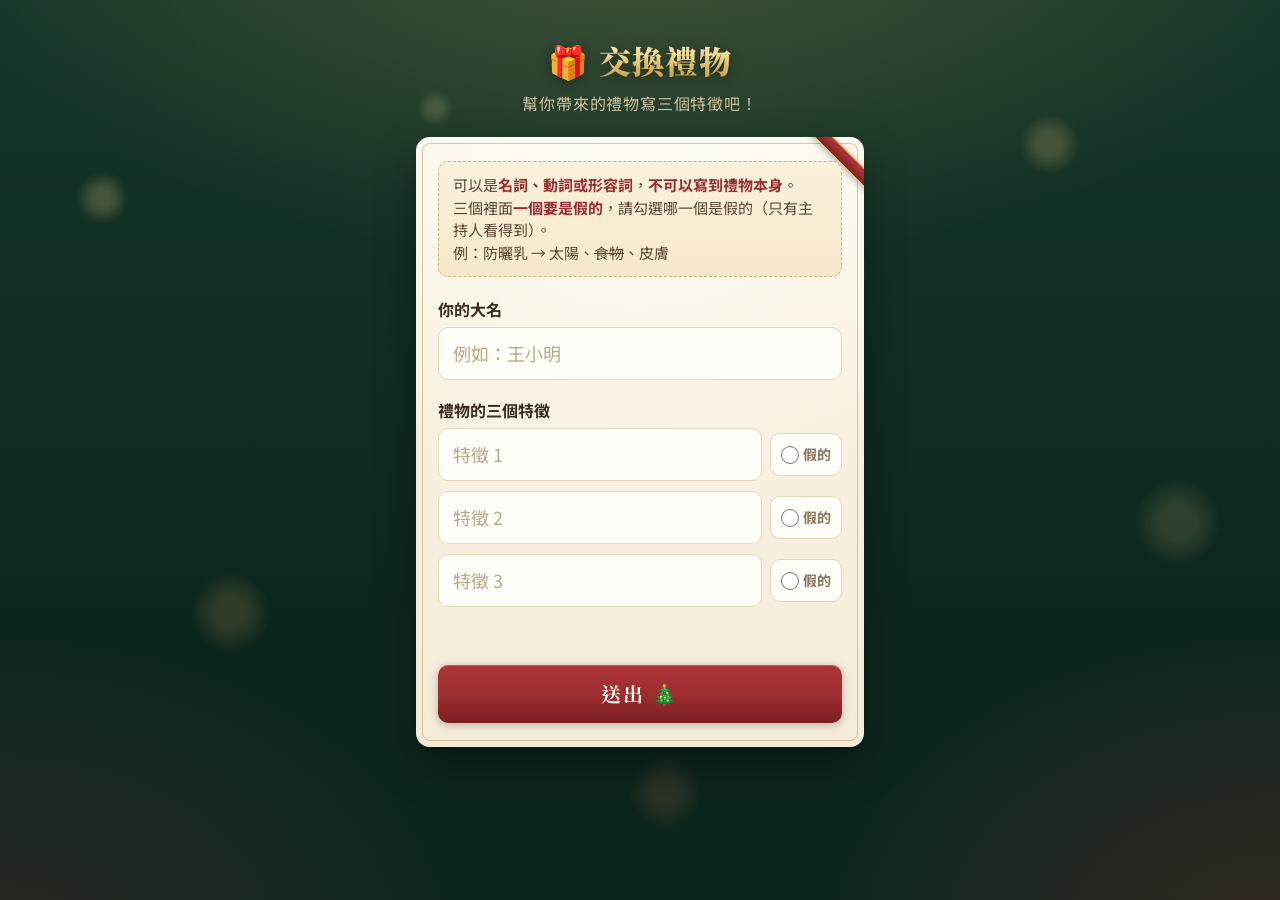
==== commit 19f0f602: "禮物少時卡片不再撐滿畫面，排列更整齊 - 全部顯示：單張卡片設尺寸上限（約 560×420），份數少時整組置中 - 字級相近時優先選列數少、最後一列空格少的排法（例：6 份 3+3、8 份 4+4） " ====
--- a/index.html
+++ b/index.html
@@ -7,7 +7,7 @@
   <link rel="preconnect" href="https://fonts.googleapis.com">
   <link rel="preconnect" href="https://fonts.gstatic.com" crossorigin>
   <link rel="stylesheet" href="https://fonts.googleapis.com/css2?family=Noto+Sans+TC:wght@400;500;700;900&family=Noto+Serif+TC:wght@700;900&display=swap">
-  <link rel="stylesheet" href="assets/style.css?v=18">
+  <link rel="stylesheet" href="assets/style.css?v=19">
 </head>
 <body>
   <main class="form-wrap">
--- a/assets/style.css
+++ b/assets/style.css
@@ -264,6 +264,7 @@
   grid-template-columns: repeat(auto-fill, minmax(var(--card-min, 280px), 1fr));
   gap: var(--gap, 18px);
   align-content: start;
+  justify-content: center;
 }
 
 /* 禮物吊牌 */
